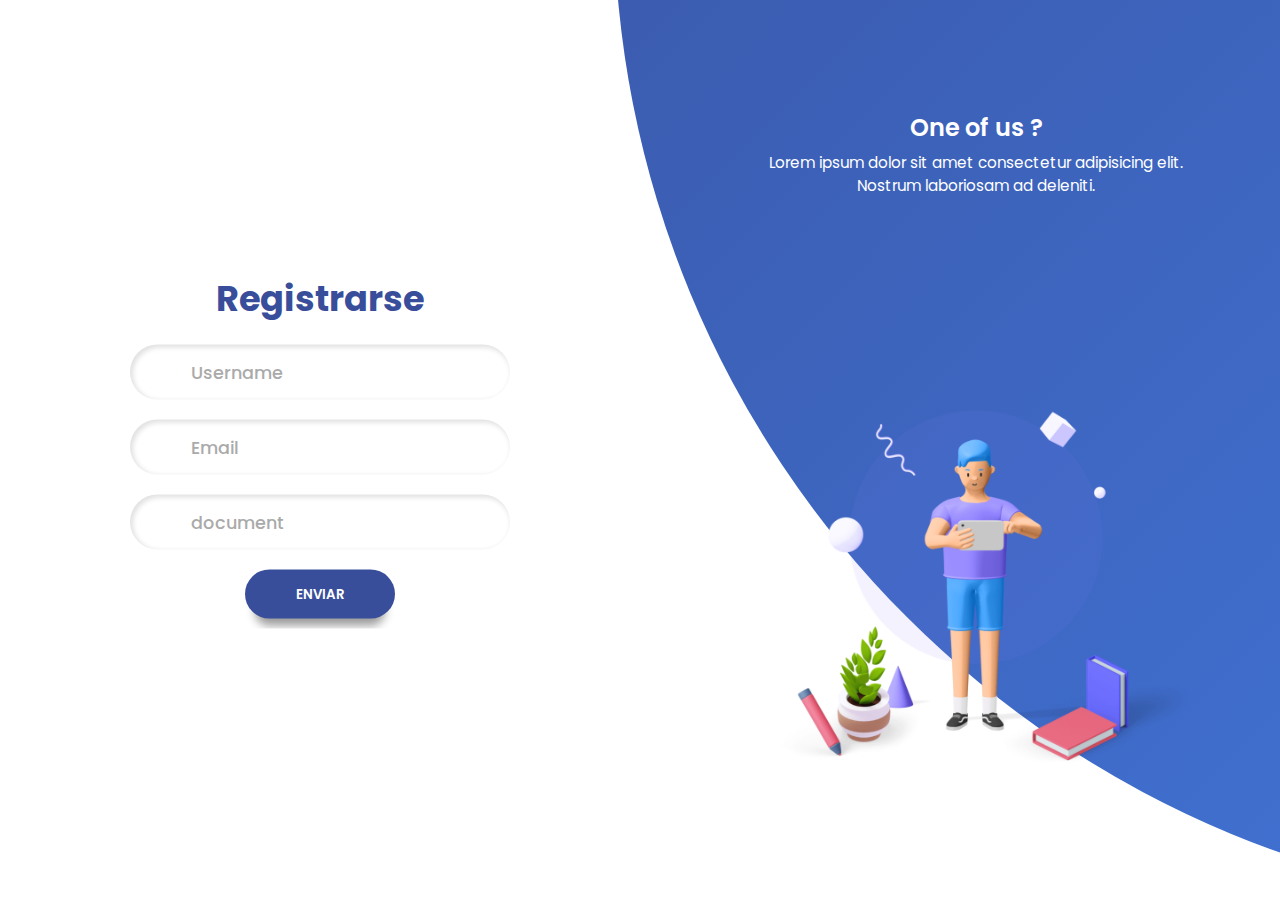
==== register.html @ 2fab7b0b "first commit" ====
<!DOCTYPE html>
<html lang="en">
  <head>
    <meta charset="UTF-8" />
    <meta name="viewport" content="width=device-width, initial-scale=1.0" />
    <script
      src="https://kit.fontawesome.com/64d58efce2.js"
      crossorigin="anonymous"
    ></script>
    <link rel="stylesheet" href="css/style-1.css" />
    <title>Formulario</title>
  </head>
  <body>
    <div class="container sign-up-mode">
      <div class="forms-container">
        <div class="signin-signup">
          <form action="#" class="sign-in-form">
            <h2 class="title">Iniciar Sesión</h2>
            <div class="input-field">
              <i class="fas fa-user"></i>
              <input type="number" placeholder="document" id="documentLogin" />
            </div>
            <input
              type="submit"
              value="Enviar"
              class="btn solid"
              id="successLogin"
            />
          </form>
          <form action="#" class="sign-up-form">
            <h2 class="title">Registrarse</h2>
            <div class="input-field">
              <i class="fas fa-user"></i>
              <input type="text" placeholder="Username" id="user" />
            </div>
            <div class="input-field">
              <i class="fas fa-envelope"></i>
              <input type="email" placeholder="Email" id="mail" />
            </div>
            <div class="input-field">
              <i class="fas fa-user"></i>
              <input type="number" placeholder="document" id="document" />
            </div>
            <input type="submit" class="btn" value="Enviar" id="success" />
          </form>
        </div>
      </div>

      <div class="panels-container">
        <div class="panel left-panel">
          <div class="content">
            <h3>Bienvenidos !</h3>
            <p>
              Lorem ipsum, dolor sit amet consectetur adipisicing elit. Debitis,
              ex ratione. Aliquid!
            </p>
            <a href="./register.html">
              <button class="btn transparent" id="sign-up-btn">
                Sign up
              </button>
            </a>
          </div>
          <img src="https://www.posipediatalleresweb.com/wp-content/uploads/2023/04/persona-2.png" class="image" alt="" />
        </div>
        <div class="panel right-panel">
          <div class="content">
            <h3>One of us ?</h3>
            <p>
              Lorem ipsum dolor sit amet consectetur adipisicing elit. Nostrum
              laboriosam ad deleniti.
            </p>
          </div>
          <img src="Assets/huy.png" class="image" alt="" />
        </div>
      </div>
    </div>

    <script src="js/app.js"></script>
    <script src="js/login.js"></script>
    <script src="https://cdn.jsdelivr.net/npm/sweetalert2@11"></script>
  </body>
</html>
---- css/style-1.css ----
@import url("https://fonts.googleapis.com/css2?family=Poppins:wght@200;300;400;500;600;700;800&display=swap");

* {
  margin: 0;
  padding: 0;
  box-sizing: border-box;
}

body,
input {
  font-family: "Poppins", sans-serif;
}

.container {
  position: relative;
  width: 100%;
  background-color: #fff;
  min-height: 100vh;
  overflow: hidden;
}

.forms-container {
  position: absolute;
  width: 100%;
  height: 100%;
  top: 0;
  left: 0;
}

.signin-signup {
  position: absolute;
  top: 50%;
  transform: translate(-50%, -50%);
  left: 75%;
  width: 50%;
  transition: 1s 0.7s ease-in-out;
  display: grid;
  grid-template-columns: 1fr;
  z-index: 5;
}

form {
  display: flex;
  align-items: center;
  justify-content: center;
  flex-direction: column;
  padding: 0rem 5rem;
  transition: all 0.2s 0.7s;
  overflow: hidden;
  grid-column: 1 / 2;
  grid-row: 1 / 2;
}

form.sign-up-form {
  opacity: 0;
  z-index: 1;
}

form.sign-in-form {
  z-index: 2;
}

.title {
  font-size: 2.2rem;
  color: #384e9a;
  margin-bottom: 10px;
}

.input-field {
  max-width: 380px;
  width: 100%;
  background-color: rgb(255 255 255/var(--tw-bg-opacity));
  margin: 10px 0;
  height: 55px;
  border-radius: 55px;
  display: grid;
  grid-template-columns: 15% 85%;
  padding: 0 0.4rem;
  position: relative;
  box-shadow: 0 0 #0000,0 0 #0000,var(--tw-shadow);
  box-shadow: var(--tw-ring-offset-shadow,0 0 #0000),var(--tw-ring-shadow,0 0 #0000),var(--tw-shadow);
  --tw-shadow: inset 2px 2px 5px 1px #e2e1e1;
  --tw-shadow-colored: inset 2px 2px 5px 1px var(--tw-shadow-color);
}

.input-field i {
  text-align: center;
  line-height: 55px;
  color: #acacac;
  transition: 0.5s;
  font-size: 1.1rem;
}

.input-field input {
  background: none;
  outline: none;
  border: none;
  line-height: 1;
  font-weight: 600;
  font-size: 1.1rem;
  color: #333;
}

.input-field input::placeholder {
  color: #aaa;
  font-weight: 500;
}

.social-text {
  padding: 0.7rem 0;
  font-size: 1rem;
}

.social-media {
  display: flex;
  justify-content: center;
}

.social-icon {
  height: 46px;
  width: 46px;
  display: flex;
  justify-content: center;
  align-items: center;
  margin: 0 0.45rem;
  color: #333;
  border-radius: 50%;
  border: 1px solid #333;
  text-decoration: none;
  font-size: 1.1rem;
  transition: 0.3s;
}

.social-icon:hover {
  color: #4481eb;
  border-color: #4481eb;
}

.btn {
  width: 150px;
  background-color: #384e9a;
  border: none;
  outline: none;
  height: 49px;
  border-radius: 49px;
  color: #fff;
  text-transform: uppercase;
  font-weight: 600;
  margin: 10px 0;
  cursor: pointer;
  transition: 0.5s;
  box-shadow: 0px 17px 10px -10px rgba(0,0,0,0.4);
  cursor: pointer;
  transition: all ease-in-out 300ms;
}


.btn:hover {
  background-color: #4d84e2;
  box-shadow: 0px 37px 20px -20px rgba(0,0,0,0.2);
    transform: translate(0px, -10px) scale(1.2);
}
.panels-container {
  position: absolute;
  height: 100%;
  width: 100%;
  top: 0;
  left: 0;
  display: grid;
  grid-template-columns: repeat(2, 1fr);
}

.container:before {
  content: "";
  position: absolute;
  height: 2000px;
  width: 2000px;
  top: -10%;
  right: 48%;
  transform: translateY(-50%);
  background-image: linear-gradient(-45deg, #4481eb 0%, #384e9a 100%);
  transition: 1.8s ease-in-out;
  border-radius: 50%;
  z-index: 6;
}

.image {
  width: 100%;
  transition: transform 1.1s ease-in-out;
  transition-delay: 0.4s;
}

.panel {
  display: flex;
  flex-direction: column;
  align-items: flex-end;
  justify-content: space-around;
  text-align: center;
  z-index: 6;
}

.left-panel {
  pointer-events: all;
  padding: 3rem 17% 2rem 12%;
}

.right-panel {
  pointer-events: none;
  padding: 3rem 12% 2rem 17%;
}

.panel .content {
  color: #fff;
  transition: transform 0.9s ease-in-out;
  transition-delay: 0.6s;
}

.panel h3 {
  font-weight: 600;
  line-height: 1;
  font-size: 1.5rem;
}

.panel p {
  font-size: 0.95rem;
  padding: 0.7rem 0;
}

.btn.transparent {
  margin: 0;
  background: none;
  border: 2px solid #fff;
  width: 130px;
  height: 41px;
  font-weight: 600;
  font-size: 0.8rem;
}

.right-panel .image,
.right-panel .content {
  transform: translateX(800px);
}

/* ANIMATION */

.container.sign-up-mode:before {
  transform: translate(100%, -50%);
  right: 52%;
}

.container.sign-up-mode .left-panel .image,
.container.sign-up-mode .left-panel .content {
  transform: translateX(-800px);
}

.container.sign-up-mode .signin-signup {
  left: 25%;
}

.container.sign-up-mode form.sign-up-form {
  opacity: 1;
  z-index: 2;
}

.container.sign-up-mode form.sign-in-form {
  opacity: 0;
  z-index: 1;
}

.container.sign-up-mode .right-panel .image,
.container.sign-up-mode .right-panel .content {
  transform: translateX(0%);
}

.container.sign-up-mode .left-panel {
  pointer-events: none;
}

.container.sign-up-mode .right-panel {
  pointer-events: all;
}

@media (max-width: 870px) {
  .container {
    min-height: 800px;
    height: 100vh;
  }
  .signin-signup {
    width: 100%;
    top: 95%;
    transform: translate(-50%, -100%);
    transition: 1s 0.8s ease-in-out;
  }

  .signin-signup,
  .container.sign-up-mode .signin-signup {
    left: 50%;
  }

  .panels-container {
    grid-template-columns: 1fr;
    grid-template-rows: 1fr 2fr 1fr;
  }

  .panel {
    flex-direction: row;
    justify-content: space-around;
    align-items: center;
    padding: 2.5rem 8%;
    grid-column: 1 / 2;
  }

  .right-panel {
    grid-row: 3 / 4;
  }

  .left-panel {
    grid-row: 1 / 2;
  }

  .image {
    width: 200px;
    transition: transform 0.9s ease-in-out;
    transition-delay: 0.6s;
  }

  .panel .content {
    padding-right: 15%;
    transition: transform 0.9s ease-in-out;
    transition-delay: 0.8s;
  }

  .panel h3 {
    font-size: 1.2rem;
  }

  .panel p {
    font-size: 0.7rem;
    padding: 0.5rem 0;
  }

  .btn.transparent {
    width: 110px;
    height: 35px;
    font-size: 0.7rem;
  }

  .container:before {
    width: 1500px;
    height: 1500px;
    transform: translateX(-50%);
    left: 30%;
    bottom: 68%;
    right: initial;
    top: initial;
    transition: 2s ease-in-out;
  }

  .container.sign-up-mode:before {
    transform: translate(-50%, 100%);
    bottom: 32%;
    right: initial;
  }

  .container.sign-up-mode .left-panel .image,
  .container.sign-up-mode .left-panel .content {
    transform: translateY(-300px);
  }

  .container.sign-up-mode .right-panel .image,
  .container.sign-up-mode .right-panel .content {
    transform: translateY(0px);
  }

  .right-panel .image,
  .right-panel .content {
    transform: translateY(300px);
  }

  .container.sign-up-mode .signin-signup {
    top: 5%;
    transform: translate(-50%, 0);
  }
}

@media (max-width: 570px) {
  form {
    padding: 0 1.5rem;
  }

  .image {
    display: none;
  }
  .panel .content {
    padding: 0.5rem 1rem;
  }
  .container {
    padding: 1.5rem;
  }

  .container:before {
    bottom: 72%;
    left: 50%;
  }

  .container.sign-up-mode:before {
    bottom: 28%;
    left: 50%;
  }
}
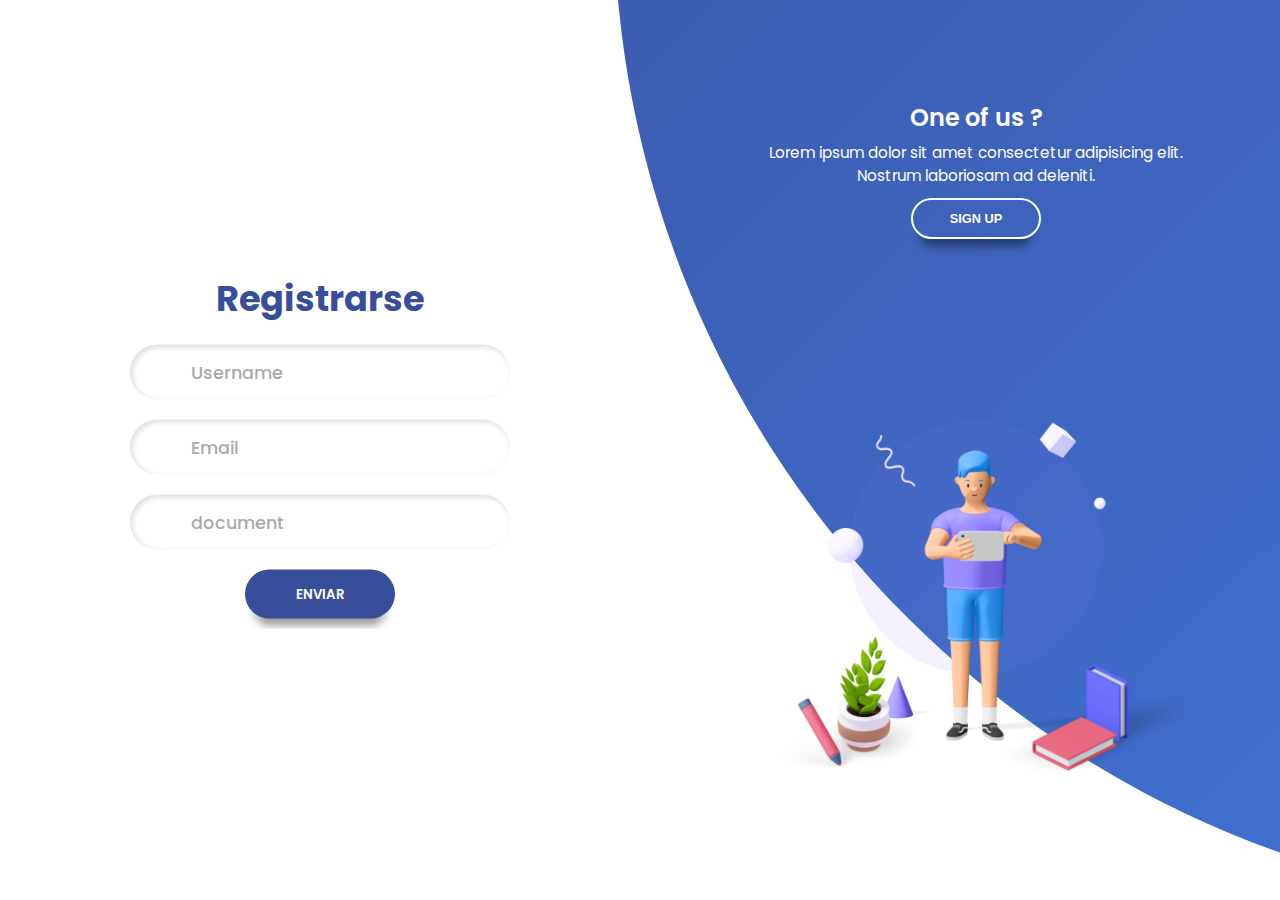
==== commit d0277feb: "cambios api12" ====
--- a/register.html
+++ b/register.html
@@ -69,6 +69,11 @@
               Lorem ipsum dolor sit amet consectetur adipisicing elit. Nostrum
               laboriosam ad deleniti.
             </p>
+            <a href="./register.html?isLogin=true">
+              <button class="btn transparent" id="sign-up-btn">
+                Sign up
+              </button>
+            </a>
           </div>
           <img src="Assets/huy.png" class="image" alt="" />
         </div>
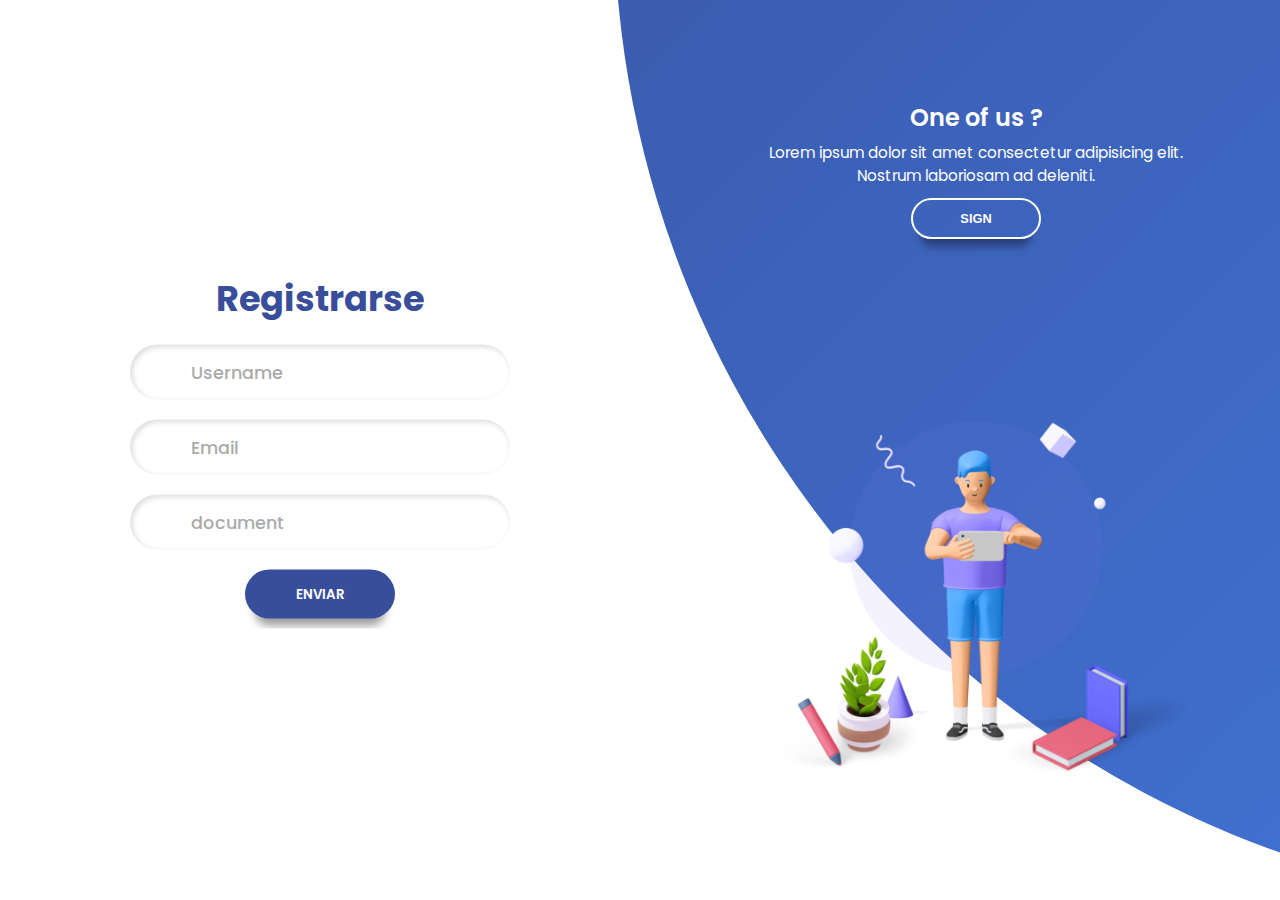
==== commit faa18244: "cambios 2push" ====
--- a/register.html
+++ b/register.html
@@ -71,7 +71,7 @@
             </p>
             <a href="./register.html?isLogin=true">
               <button class="btn transparent" id="sign-up-btn">
-                Sign up
+                Sign 
               </button>
             </a>
           </div>
